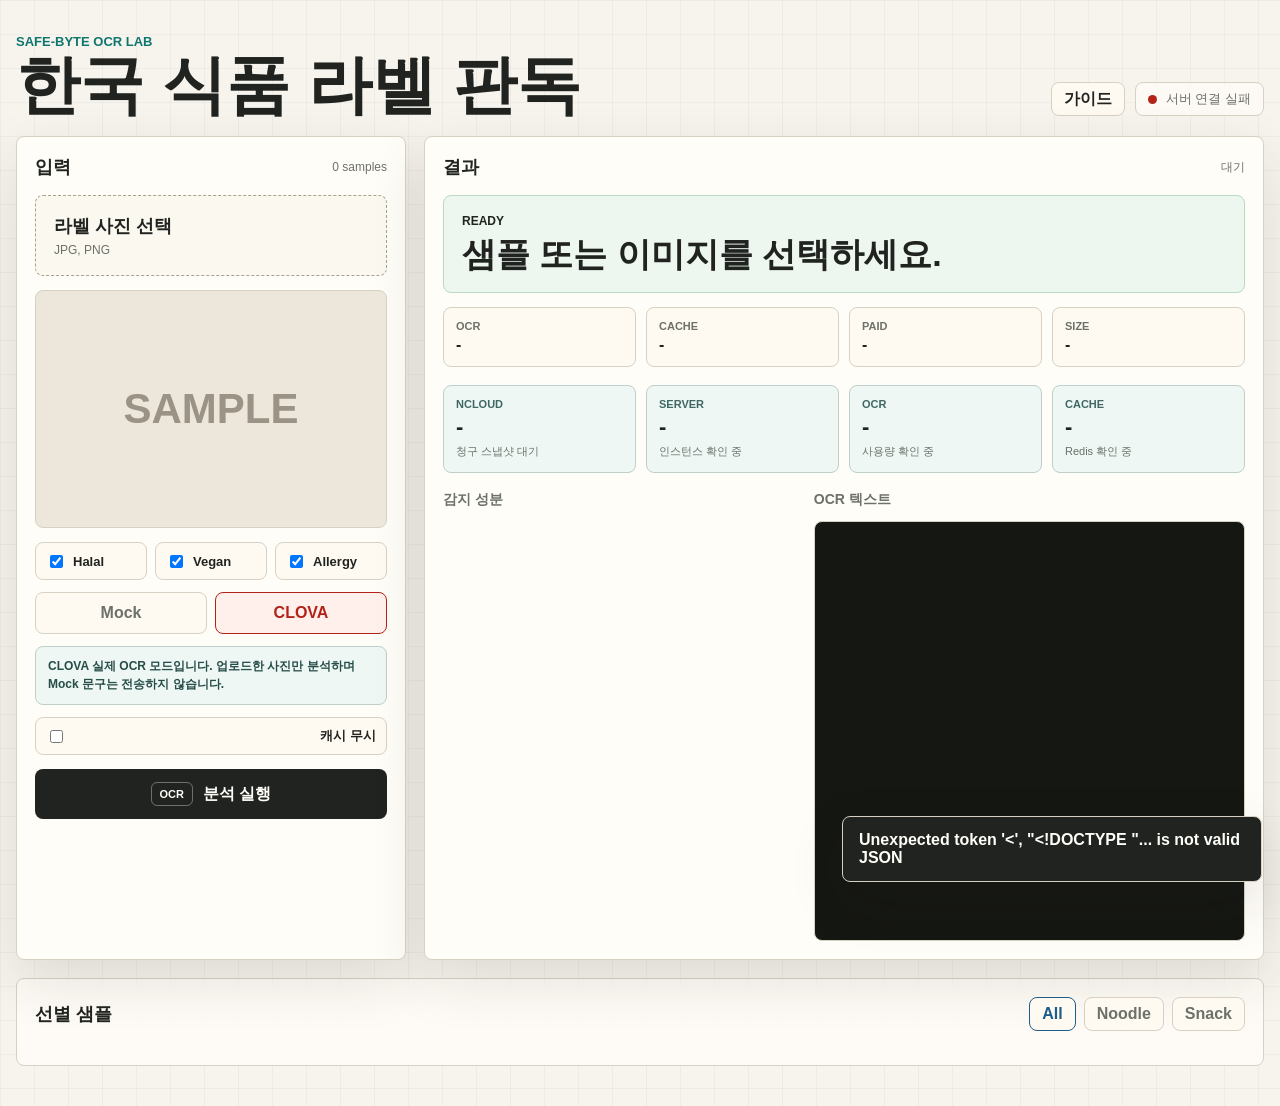
==== web/index.html @ ed99ce27 "Initial SafeByte MVP" ====
<!doctype html>
<html lang="ko">
  <head>
    <meta charset="utf-8">
    <meta name="viewport" content="width=device-width, initial-scale=1">
    <title>Safe-Byte OCR Lab</title>
    <link rel="icon" href="data:,">
    <script>
      window.SAFE_BYTE_ASSET_BASE =
        location.pathname === "/app" || location.pathname === "/app/"
          ? "/static/"
          : "./";
      document.write(
        '<link rel="stylesheet" href="' + window.SAFE_BYTE_ASSET_BASE + 'styles.css">'
      );
    </script>
  </head>
  <body>
    <main class="shell">
      <section class="mast">
        <div>
          <p class="eyebrow">Safe-Byte OCR Lab</p>
          <h1>한국 식품 라벨 판독</h1>
        </div>
        <div class="mast-actions">
          <button class="guide-trigger" id="guideButton" type="button">가이드</button>
          <div class="system-strip" id="systemStrip">
            <span class="dot"></span>
            <span id="systemText">서버 확인 중</span>
          </div>
        </div>
      </section>

      <section class="workspace">
        <aside class="panel control-panel">
          <div class="panel-head">
            <h2>입력</h2>
            <span id="sampleCount">0 samples</span>
          </div>

          <label class="dropzone" id="dropzone" data-guide="input">
            <input id="fileInput" type="file" accept="image/*" capture="environment">
            <span class="drop-main">라벨 사진 선택</span>
            <span class="drop-sub" id="fileName">JPG, PNG</span>
          </label>

          <div class="preview-frame">
            <img id="preview" alt="선택한 라벨 이미지">
            <div class="preview-empty" id="previewEmpty">sample</div>
          </div>

          <div class="profile-grid" data-guide="profiles">
            <label><input type="checkbox" name="profile" value="halal" checked> Halal</label>
            <label><input type="checkbox" name="profile" value="vegan" checked> Vegan</label>
            <label><input type="checkbox" name="profile" value="allergy" checked> Allergy</label>
          </div>

          <div class="mode-row" role="group" aria-label="OCR mode" data-guide="mode">
            <button class="mode" id="mockMode" type="button">Mock</button>
            <button class="mode paid active" id="liveMode" type="button">CLOVA</button>
          </div>

          <div class="mode-status live" id="modeStatus">CLOVA 실제 OCR 모드입니다. 업로드한 사진만 분석하며 Mock 문구는 전송하지 않습니다.</div>

          <div class="mock-block" id="mockBlock" hidden>
            <div class="field-label">Mock 테스트 문구</div>
            <textarea id="mockText" rows="5">원재료명: 밀가루, 팜유, 정제염, 대두, 우유, 계란, 돼지고기향분말, 젤라틴
알레르기 유발물질: 밀, 대두, 우유, 계란, 돼지고기 함유</textarea>
          </div>

          <label class="toggle-row">
            <input id="forceOcr" type="checkbox">
            <span>캐시 무시</span>
          </label>

          <button class="primary" id="analyzeButton" type="button" data-guide="analyze">
            <span class="button-mark">OCR</span>
            분석 실행
          </button>
        </aside>

        <section class="panel result-panel">
          <div class="panel-head">
            <h2>결과</h2>
            <span id="requestId">대기</span>
          </div>

          <div class="verdict safe" id="verdict" data-guide="result">
            <span id="verdictLevel">READY</span>
            <strong id="verdictSummary">샘플 또는 이미지를 선택하세요.</strong>
          </div>

          <div class="metrics">
            <div>
              <span>OCR</span>
              <strong id="ocrProvider">-</strong>
            </div>
            <div>
              <span>Cache</span>
              <strong id="cacheState">-</strong>
            </div>
            <div>
              <span>Paid</span>
              <strong id="paidState">-</strong>
            </div>
            <div>
              <span>Size</span>
              <strong id="imageSize">-</strong>
            </div>
          </div>

          <div class="cost-rack" aria-label="비용 현황" data-guide="cost">
            <div class="cost-tile">
              <span>Ncloud</span>
              <strong id="ncloudCost">-</strong>
              <small id="ncloudCostMeta">청구 스냅샷 대기</small>
            </div>
            <div class="cost-tile">
              <span>Server</span>
              <strong id="serverCost">-</strong>
              <small id="serverCostMeta">인스턴스 확인 중</small>
            </div>
            <div class="cost-tile">
              <span>OCR</span>
              <strong id="ocrCost">-</strong>
              <small id="ocrCostMeta">사용량 확인 중</small>
            </div>
            <div class="cost-tile">
              <span>Cache</span>
              <strong id="cacheBackend">-</strong>
              <small id="cacheMeta">Redis 확인 중</small>
            </div>
          </div>

          <div class="split">
            <section>
              <h3>감지 성분</h3>
              <div class="detection-list" id="detections"></div>
            </section>
            <section>
              <h3>OCR 텍스트</h3>
              <pre id="ocrText"></pre>
            </section>
          </div>
        </section>
      </section>

      <section class="samples-band">
        <div class="band-head" data-guide="samples">
          <h2>선별 샘플</h2>
          <div class="category-tabs">
            <button class="tab active" data-category="all" type="button">All</button>
            <button class="tab" data-category="noodle" type="button">Noodle</button>
            <button class="tab" data-category="snack" type="button">Snack</button>
          </div>
        </div>
        <div class="sample-grid" id="sampleGrid"></div>
      </section>
    </main>

    <div class="busy-overlay" id="busyOverlay" aria-live="polite" aria-hidden="true">
      <div class="busy-card" role="status">
        <span class="loader"></span>
        <strong id="busyTitle">분석 중입니다</strong>
        <p id="busyMessage">OCR과 성분 판정을 진행하고 있어요. 완료될 때까지 잠시만 기다려주세요.</p>
      </div>
    </div>

    <div class="guide-backdrop" id="guideBackdrop" hidden></div>
    <section class="guide-popover" id="guidePopover" hidden aria-live="polite" aria-modal="true" role="dialog">
      <p class="guide-step" id="guideStep">1 / 6</p>
      <h2 id="guideTitle">가이드</h2>
      <p id="guideBody">기능 안내를 시작합니다.</p>
      <div class="guide-actions">
        <button class="ghost" id="guideSkip" type="button">닫기</button>
        <button class="ghost" id="guidePrev" type="button">이전</button>
        <button class="primary guide-next" id="guideNext" type="button">다음</button>
      </div>
    </section>

    <script>
      document.write('<script src="' + window.SAFE_BYTE_ASSET_BASE + 'config.js"><\/script>');
      document.write('<script src="' + window.SAFE_BYTE_ASSET_BASE + 'app.js"><\/script>');
    </script>
  </body>
</html>
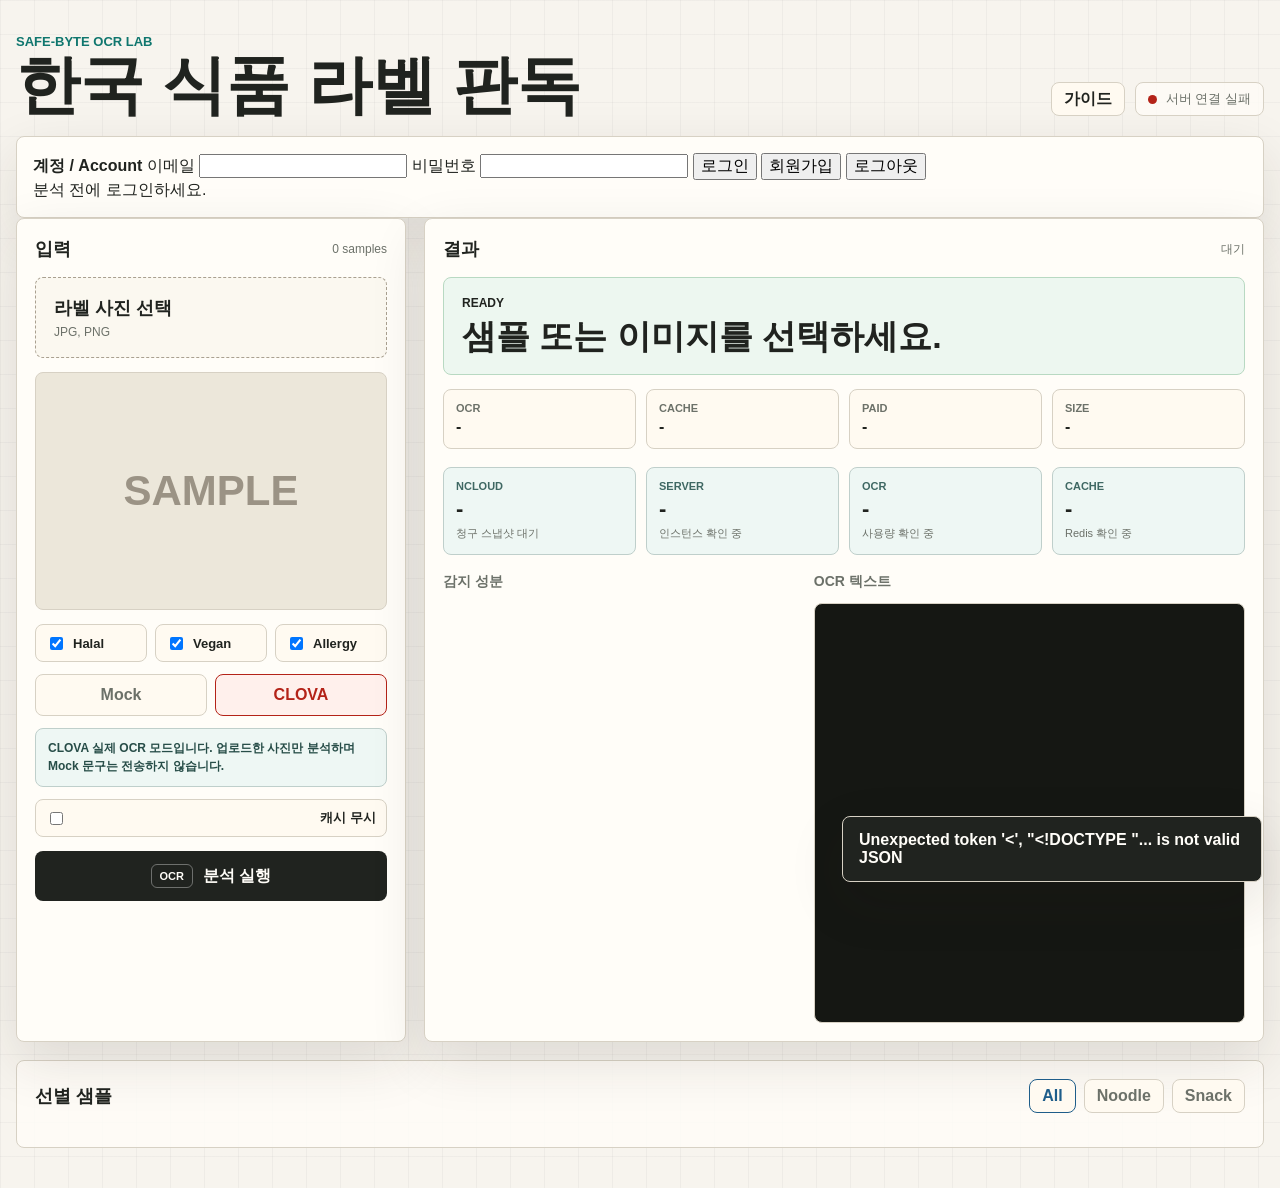
==== commit 6198c598: "Add workspace features, hardware client, and Ncloud application deployment Backend gains family crit" ====
--- a/web/index.html
+++ b/web/index.html
@@ -7,7 +7,7 @@
     <link rel="icon" href="data:,">
     <script>
       window.SAFE_BYTE_ASSET_BASE =
-        location.pathname === "/app" || location.pathname === "/app/"
+        ["/app", "/app/", "/lab"].includes(location.pathname)
           ? "/static/"
           : "./";
       document.write(
